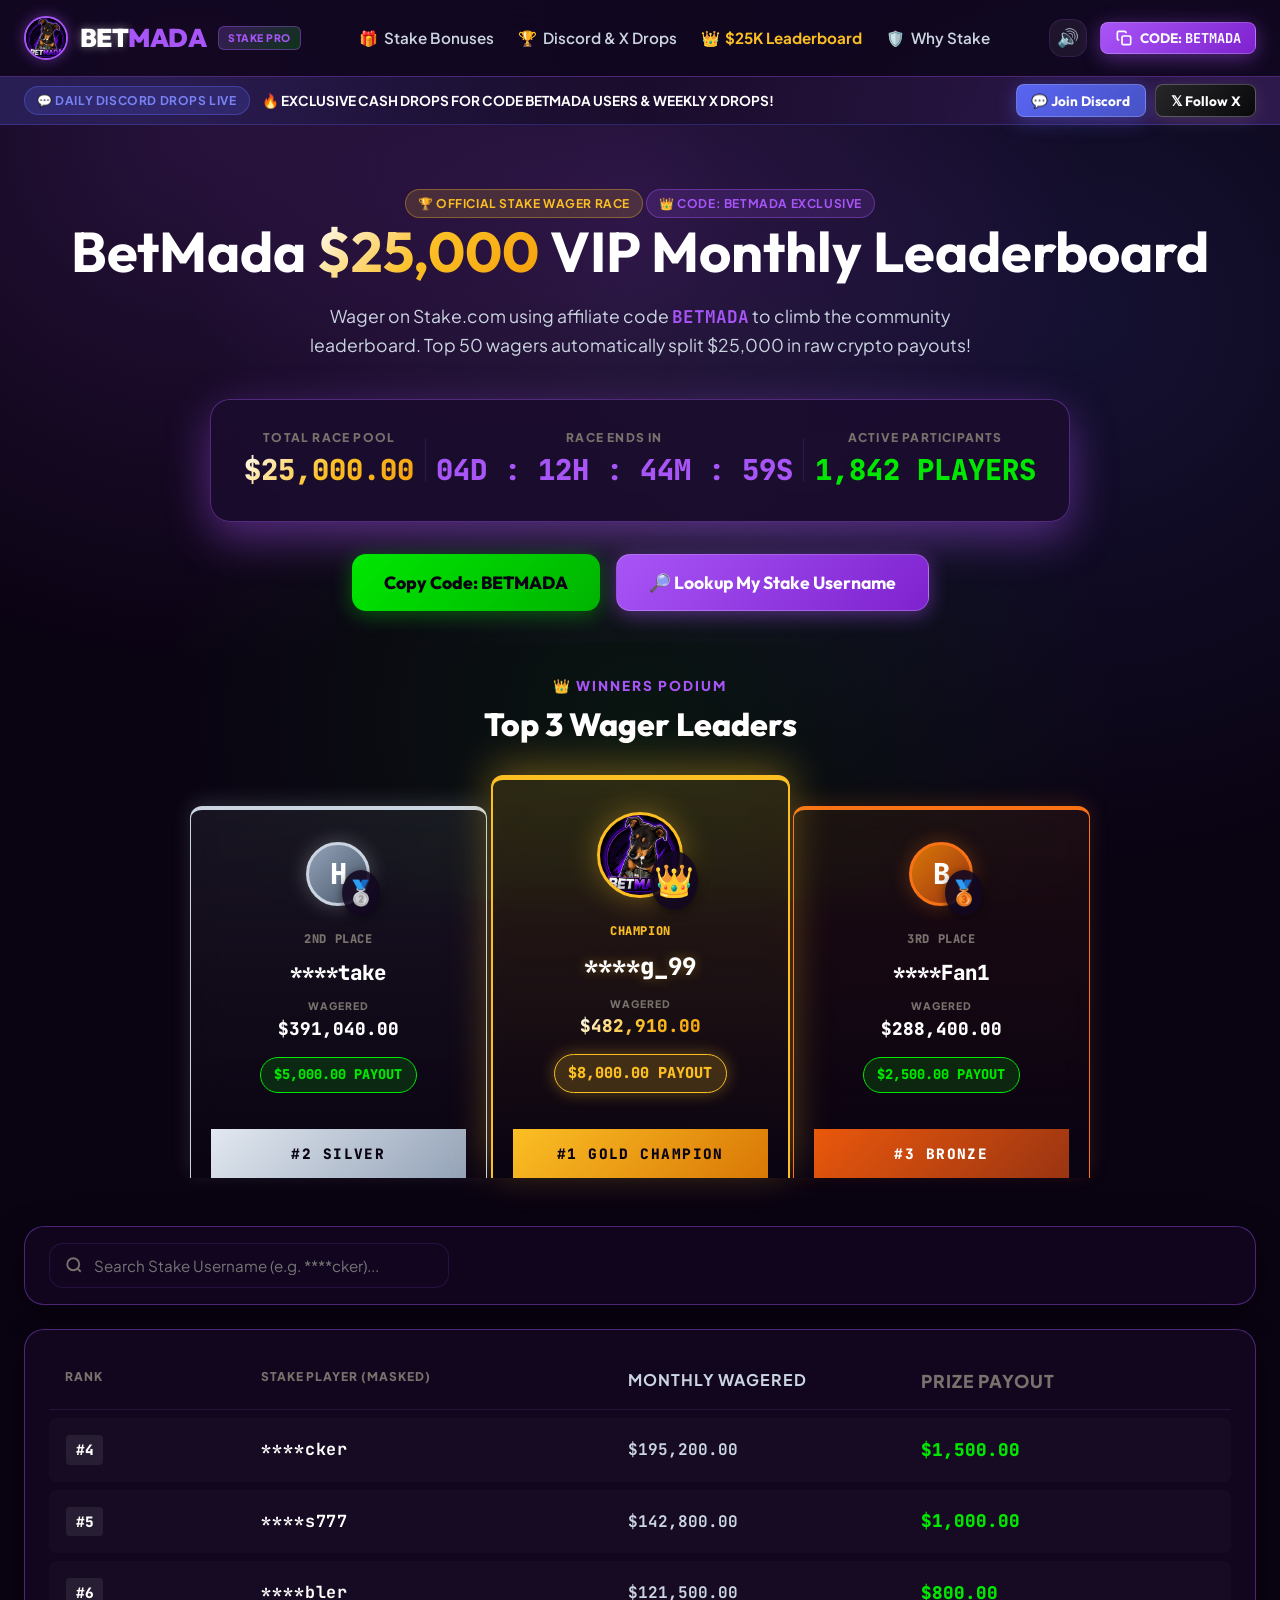
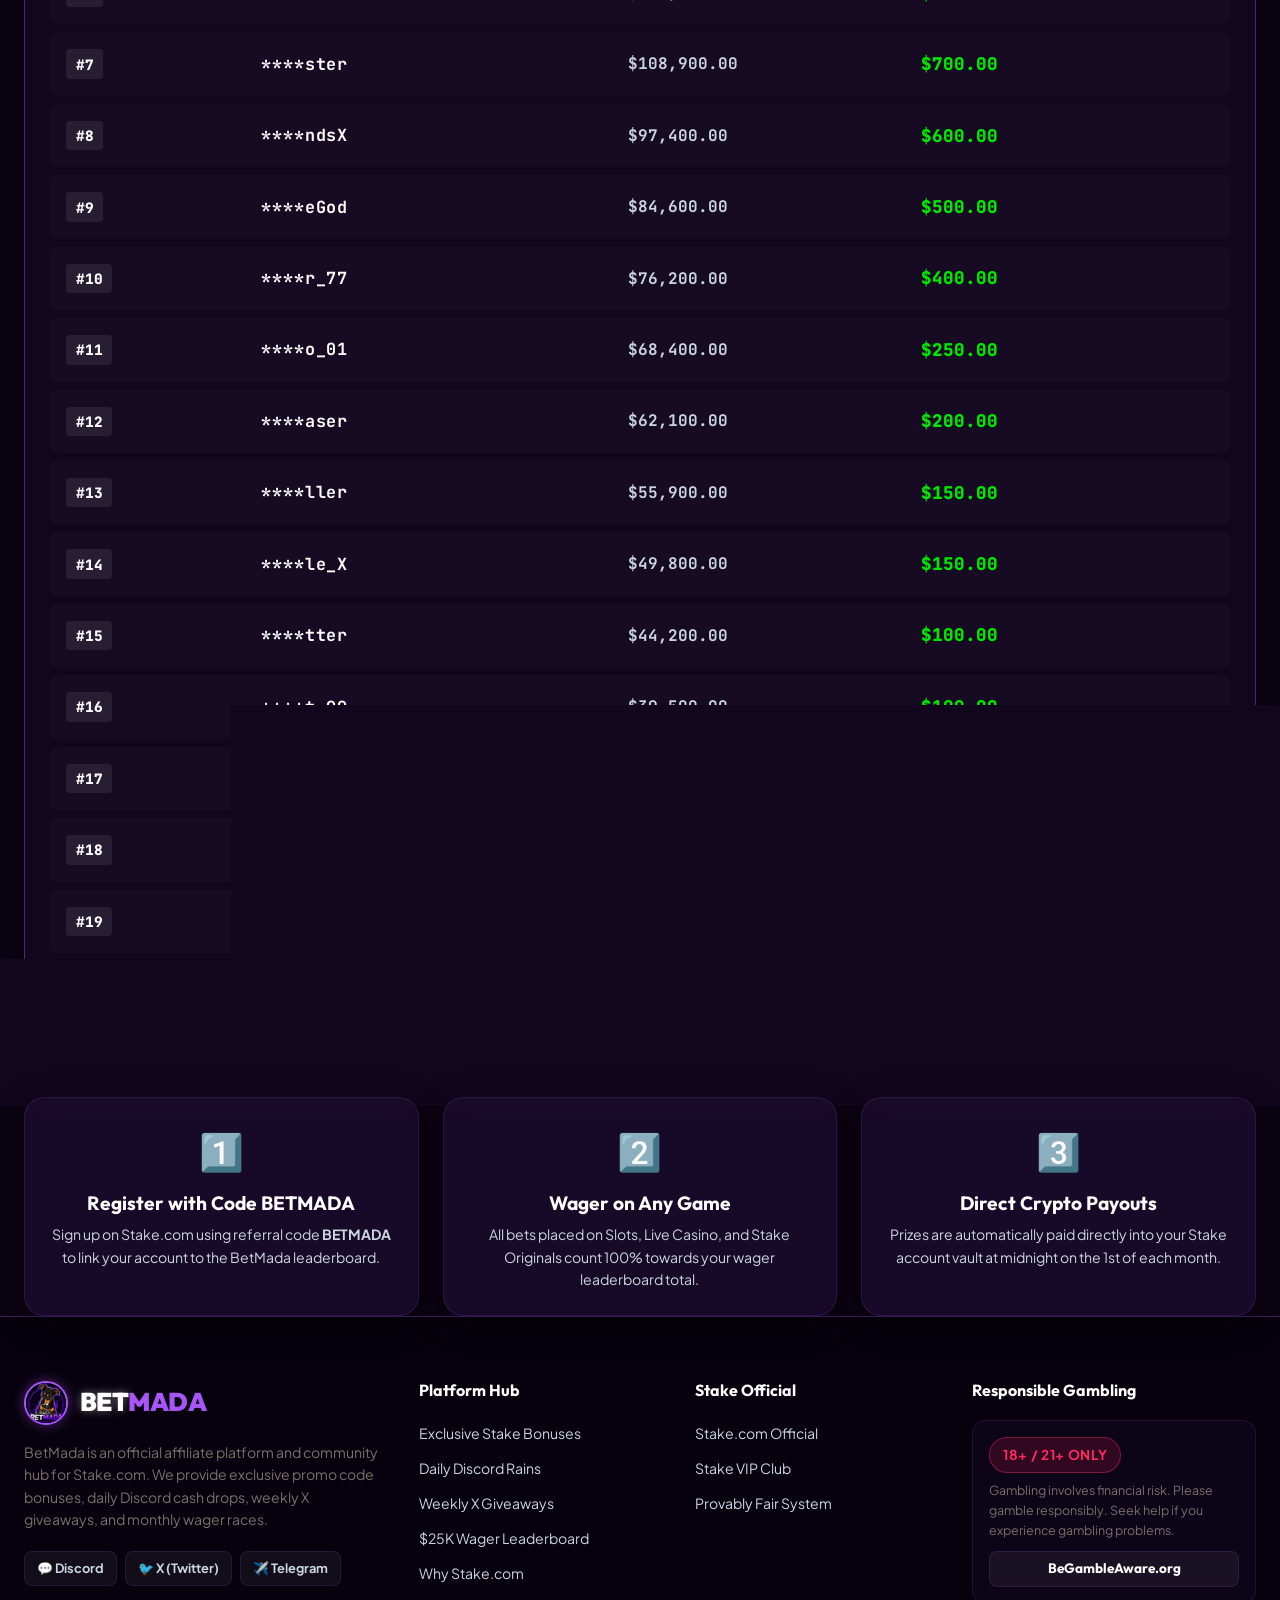
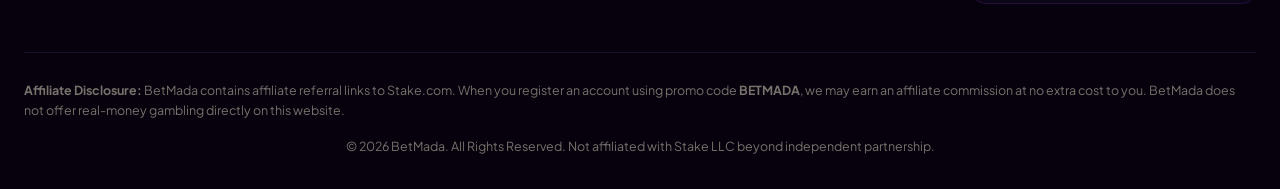
==== leaderboard.html @ 1a433bae "Initial commit for BetMada Vercel deployment" ====
<!DOCTYPE html>
<html lang="en">
<head>
  <meta charset="UTF-8">
  <meta name="viewport" content="width=device-width, initial-scale=1.0">
  <title>BetMada $25,000 Wager Race Leaderboard | Stake Affiliate Community</title>
  
  <!-- SEO Meta Tags -->
  <meta name="description" content="Check live standings for the BetMada $25,000 VIP Monthly Wager Race. Top 50 community wagers using Stake code BETMADA win direct crypto payouts!">
  <meta name="keywords" content="BetMada leaderboard, Stake wager race, $25K leaderboard, Stake promo code BETMADA">
  
  <!-- Favicon Image -->
  <link rel="icon" type="image/jpeg" href="assets/logo.jpg">

  <!-- Stylesheets -->
  <link rel="stylesheet" href="css/main.css">
</head>
<body>

  <!-- Main Root Container -->
  <div id="app"></div>

  <!-- Dedicated Leaderboard JavaScript Module -->
  <script type="module">
    import { LeaderboardPage } from './js/leaderboardPage.js';
    
    document.addEventListener('DOMContentLoaded', () => {
      const root = document.getElementById('app');
      if (root) {
        root.innerHTML = LeaderboardPage.render();
        LeaderboardPage.attachEvents();
      }
    });
  </script>

</body>
</html>
---- css/main.css ----
/* ==========================================================================
   BETMADA - DISCORD & X REWARDS COMMUNITY THEME DESIGN SYSTEM
   ========================================================================== */

@import url('https://fonts.googleapis.com/css2?family=JetBrains+Mono:wght@400;600;700&family=Outfit:wght@300;400;500;600;700;800;900&family=Plus+Jakarta+Sans:wght@400;500;600;700;800&display=swap');

:root {
  /* Color Palette - Inspired by BetMada Mascot Logo */
  --bg-darker: #0a0312;
  --bg-dark: #120720;
  --bg-card: #1b0d2e;
  --bg-card-hover: #26133d;
  --bg-glass: rgba(27, 13, 46, 0.82);
  --bg-glass-heavy: rgba(18, 7, 32, 0.92);

  --neon-purple: #a855f7;
  --neon-purple-glow: rgba(168, 85, 247, 0.45);
  --neon-purple-dark: #7e22ce;

  --neon-violet: #8b5cf6;
  --neon-cyan: #06b6d4;
  --neon-cyan-glow: rgba(6, 182, 212, 0.3);

  --stake-green: #00e701;
  --stake-green-glow: rgba(0, 231, 1, 0.35);

  --discord-blue: #5865F2;
  --discord-blue-glow: rgba(88, 101, 242, 0.4);

  --x-white: #ffffff;
  --x-glow: rgba(255, 255, 255, 0.3);

  --cash-gold: #fbbf24;
  --cash-gold-glow: rgba(251, 191, 36, 0.35);

  --text-primary: #ffffff;
  --text-secondary: #cbd5e1;
  --text-muted: #78716c;

  --border-light: rgba(168, 85, 247, 0.15);
  --border-purple: rgba(168, 85, 247, 0.4);
  --border-glow: rgba(168, 85, 247, 0.6);
  --border-green: rgba(0, 231, 1, 0.3);
  --border-discord: rgba(88, 101, 242, 0.4);

  --radius-sm: 8px;
  --radius-md: 14px;
  --radius-lg: 20px;
  --radius-xl: 26px;
  --radius-full: 9999px;

  --font-main: 'Outfit', -apple-system, BlinkMacSystemFont, sans-serif;
  --font-body: 'Plus Jakarta Sans', sans-serif;
  --font-mono: 'JetBrains Mono', monospace;

  --transition-fast: 0.15s ease;
  --transition-normal: 0.25s cubic-bezier(0.4, 0, 0.2, 1);
  --transition-bounce: 0.35s cubic-bezier(0.34, 1.56, 0.64, 1);
}

/* Custom Scrollbar */
::-webkit-scrollbar {
  width: 8px;
  height: 8px;
}
::-webkit-scrollbar-track {
  background: var(--bg-darker);
}
::-webkit-scrollbar-thumb {
  background: #3b1566;
  border-radius: 4px;
}
::-webkit-scrollbar-thumb:hover {
  background: var(--neon-purple);
}

/* Global Reset */
*, *::before, *::after {
  box-sizing: border-box;
  margin: 0;
  padding: 0;
}

html {
  scroll-behavior: smooth;
  font-size: 16px;
}

body {
  background-color: var(--bg-darker);
  background-image: 
    radial-gradient(circle at 15% 15%, rgba(168, 85, 247, 0.18) 0%, transparent 40%),
    radial-gradient(circle at 85% 35%, rgba(88, 101, 242, 0.14) 0%, transparent 45%),
    radial-gradient(circle at 50% 80%, rgba(0, 231, 1, 0.08) 0%, transparent 50%);
  background-attachment: fixed;
  color: var(--text-primary);
  font-family: var(--font-body);
  line-height: 1.6;
  overflow-x: hidden;
  min-height: 100vh;
}

/* Typography Utility */
h1, h2, h3, h4, h5, h6 {
  font-family: var(--font-main);
  font-weight: 700;
  color: var(--text-primary);
  line-height: 1.2;
}

.text-gradient-purple {
  background: linear-gradient(135deg, #ffffff 0%, #c084fc 50%, #a855f7 100%);
  -webkit-background-clip: text;
  -webkit-text-fill-color: transparent;
}

.text-gradient-discord {
  background: linear-gradient(135deg, #ffffff 0%, #7983f5 50%, #5865F2 100%);
  -webkit-background-clip: text;
  -webkit-text-fill-color: transparent;
}

.text-gradient-green {
  background: linear-gradient(135deg, #ffffff 0%, #00e701 100%);
  -webkit-background-clip: text;
  -webkit-text-fill-color: transparent;
}

.text-gradient-gold {
  background: linear-gradient(135deg, #fff 0%, #fbbf24 50%, #f59e0b 100%);
  -webkit-background-clip: text;
  -webkit-text-fill-color: transparent;
}

.text-stake {
  color: var(--stake-green);
}

.text-purple {
  color: var(--neon-purple);
}

.text-discord {
  color: var(--discord-blue);
}

.font-mono {
  font-family: var(--font-mono);
}

/* Container */
.container {
  max-width: 1280px;
  margin: 0 auto;
  padding: 0 1.5rem;
}

/* Glassmorphism Cards */
.glass-card {
  background: var(--bg-glass);
  backdrop-filter: blur(16px);
  -webkit-backdrop-filter: blur(16px);
  border: 1px solid var(--border-light);
  border-radius: var(--radius-lg);
  box-shadow: 0 8px 32px 0 rgba(0, 0, 0, 0.4);
  transition: transform var(--transition-normal), border-color var(--transition-normal), box-shadow var(--transition-normal);
}

.glass-card:hover {
  border-color: var(--border-purple);
}

.glass-card-hover:hover {
  transform: translateY(-4px);
  border-color: var(--border-glow);
  box-shadow: 0 12px 40px var(--neon-purple-glow);
}

/* Buttons */
.btn {
  display: inline-flex;
  align-items: center;
  justify-content: center;
  gap: 0.5rem;
  padding: 0.75rem 1.5rem;
  font-family: var(--font-main);
  font-weight: 700;
  font-size: 0.95rem;
  border-radius: var(--radius-md);
  border: none;
  cursor: pointer;
  transition: all var(--transition-normal);
  text-decoration: none;
  position: relative;
  overflow: hidden;
  white-space: nowrap;
}

.btn-primary {
  background: linear-gradient(135deg, #a855f7 0%, #7e22ce 100%);
  color: #ffffff;
  box-shadow: 0 4px 20px var(--neon-purple-glow);
  border: 1px solid rgba(255, 255, 255, 0.2);
}

.btn-primary:hover {
  transform: translateY(-2px);
  box-shadow: 0 6px 28px rgba(168, 85, 247, 0.6);
  background: linear-gradient(135deg, #c084fc 0%, #9333ea 100%);
}

.btn-primary:active {
  transform: translateY(0);
}

.btn-discord {
  background: linear-gradient(135deg, #5865F2 0%, #4752C4 100%);
  color: #ffffff;
  box-shadow: 0 4px 20px var(--discord-blue-glow);
  border: 1px solid rgba(255, 255, 255, 0.2);
}

.btn-discord:hover {
  transform: translateY(-2px);
  box-shadow: 0 6px 28px rgba(88, 101, 242, 0.65);
  background: linear-gradient(135deg, #6975F3 0%, #5865F2 100%);
}

.btn-x {
  background: linear-gradient(135deg, #27272a 0%, #09090b 100%);
  color: #ffffff;
  border: 1px solid rgba(255, 255, 255, 0.25);
  box-shadow: 0 4px 18px rgba(255, 255, 255, 0.1);
}

.btn-x:hover {
  transform: translateY(-2px);
  border-color: #ffffff;
  box-shadow: 0 6px 25px rgba(255, 255, 255, 0.25);
}

.btn-stake {
  background: linear-gradient(135deg, #00e701 0%, #00b301 100%);
  color: #0a0312;
  box-shadow: 0 4px 20px var(--stake-green-glow);
  font-weight: 800;
}

.btn-stake:hover {
  transform: translateY(-2px);
  box-shadow: 0 6px 28px rgba(0, 231, 1, 0.5);
  background: linear-gradient(135deg, #22ff22 0%, #00e701 100%);
}

.btn-glass {
  background: rgba(255, 255, 255, 0.06);
  color: var(--text-primary);
  border: 1px solid var(--border-light);
  backdrop-filter: blur(10px);
}

.btn-glass:hover {
  background: rgba(255, 255, 255, 0.12);
  border-color: var(--neon-purple);
  transform: translateY(-2px);
}

.btn-sm {
  padding: 0.4rem 0.9rem;
  font-size: 0.85rem;
  border-radius: var(--radius-sm);
}

.btn-lg {
  padding: 1rem 2rem;
  font-size: 1.1rem;
  border-radius: var(--radius-md);
}

/* Badges & Tags */
.badge {
  display: inline-flex;
  align-items: center;
  gap: 0.35rem;
  padding: 0.25rem 0.75rem;
  border-radius: var(--radius-full);
  font-size: 0.75rem;
  font-weight: 700;
  text-transform: uppercase;
  letter-spacing: 0.05em;
}

.badge-live {
  background: rgba(255, 42, 95, 0.15);
  color: #ff2a5f;
  border: 1px solid rgba(255, 42, 95, 0.4);
}

.badge-live-dot {
  width: 7px;
  height: 7px;
  background-color: #ff2a5f;
  border-radius: 50%;
  box-shadow: 0 0 8px #ff2a5f;
  animation: pulse-live 1.5s infinite;
}

.badge-discord {
  background: rgba(88, 101, 242, 0.18);
  color: #7983f5;
  border: 1px solid var(--border-discord);
}

.badge-x {
  background: rgba(255, 255, 255, 0.1);
  color: #ffffff;
  border: 1px solid rgba(255, 255, 255, 0.3);
}

.badge-purple {
  background: rgba(168, 85, 247, 0.15);
  color: var(--neon-purple);
  border: 1px solid rgba(168, 85, 247, 0.4);
}

.badge-stake {
  background: rgba(0, 231, 1, 0.12);
  color: var(--stake-green);
  border: 1px solid rgba(0, 231, 1, 0.3);
}

.badge-gold {
  background: rgba(251, 191, 36, 0.15);
  color: var(--cash-gold);
  border: 1px solid rgba(251, 191, 36, 0.35);
}

/* Animations */
@keyframes pulse-live {
  0% { opacity: 1; transform: scale(1); }
  50% { opacity: 0.4; transform: scale(1.3); }
  100% { opacity: 1; transform: scale(1); }
}

@keyframes float {
  0%, 100% { transform: translateY(0); }
  50% { transform: translateY(-8px); }
}

@keyframes ticker-scroll {
  0% { transform: translateX(0); }
  100% { transform: translateX(-50%); }
}

.animate-float {
  animation: float 4s ease-in-out infinite;
}

/* Toast Notifications */
#toast-container {
  position: fixed;
  bottom: 2rem;
  right: 2rem;
  z-index: 9999;
  display: flex;
  flex-direction: column;
  gap: 0.75rem;
  pointer-events: none;
}

.toast {
  pointer-events: auto;
  background: var(--bg-card);
  border: 1px solid var(--neon-purple);
  color: var(--text-primary);
  padding: 0.9rem 1.4rem;
  border-radius: var(--radius-md);
  box-shadow: 0 8px 30px var(--neon-purple-glow);
  display: flex;
  align-items: center;
  gap: 0.75rem;
  font-weight: 600;
  animation: slideInRight 0.3s cubic-bezier(0.34, 1.56, 0.64, 1), fadeOut 0.3s ease 2.7s forwards;
}

@keyframes slideInRight {
  from { transform: translateX(100%); opacity: 0; }
  to { transform: translateX(0); opacity: 1; }
}

@keyframes fadeOut {
  from { opacity: 1; transform: scale(1); }
  to { opacity: 0; transform: scale(0.9); }
}

/* Section Header styling */
.section-title-wrap {
  text-align: center;
  margin-bottom: 3rem;
}

.section-subtitle {
  color: var(--neon-purple);
  font-size: 0.85rem;
  font-weight: 800;
  text-transform: uppercase;
  letter-spacing: 0.15em;
  margin-bottom: 0.5rem;
  display: flex;
  align-items: center;
  justify-content: center;
  gap: 0.5rem;
}

.section-title {
  font-size: 2.25rem;
  font-weight: 800;
  margin-bottom: 0.75rem;
}

.section-description {
  color: var(--text-secondary);
  max-width: 650px;
  margin: 0 auto;
  font-size: 1rem;
}

/* Form controls */
.form-input {
  width: 100%;
  padding: 0.75rem 1rem;
  background: rgba(18, 7, 32, 0.85);
  border: 1px solid var(--border-light);
  border-radius: var(--radius-md);
  color: var(--text-primary);
  font-family: var(--font-body);
  font-size: 0.95rem;
  outline: none;
  transition: border-color var(--transition-fast);
}

.form-input:focus {
  border-color: var(--neon-purple);
  box-shadow: 0 0 14px var(--neon-purple-glow);
}

/* Slider Controls */
input[type=range] {
  -webkit-appearance: none;
  width: 100%;
  background: transparent;
}
input[type=range]:focus {
  outline: none;
}
input[type=range]::-webkit-slider-runnable-track {
  width: 100%;
  height: 8px;
  cursor: pointer;
  background: #19092d;
  border-radius: 4px;
  border: 1px solid var(--border-light);
}
input[type=range]::-webkit-slider-thumb {
  height: 22px;
  width: 22px;
  border-radius: 50%;
  background: var(--neon-purple);
  cursor: pointer;
  -webkit-appearance: none;
  margin-top: -7px;
  box-shadow: 0 0 14px var(--neon-purple);
  transition: transform 0.15s ease;
}
input[type=range]::-webkit-slider-thumb:hover {
  transform: scale(1.2);
}

/* Responsive grid layouts */
.grid-2 { display: grid; grid-template-columns: repeat(2, 1fr); gap: 1.5rem; }
.grid-3 { display: grid; grid-template-columns: repeat(3, 1fr); gap: 1.5rem; }
.grid-4 { display: grid; grid-template-columns: repeat(4, 1fr); gap: 1.5rem; }

@media (max-width: 1024px) {
  .grid-4 { grid-template-columns: repeat(2, 1fr); }
  .grid-3 { grid-template-columns: repeat(2, 1fr); }
}

@media (max-width: 768px) {
  .grid-4, .grid-3, .grid-2 { grid-template-columns: 1fr; }
  .section-title { font-size: 1.75rem; }
}
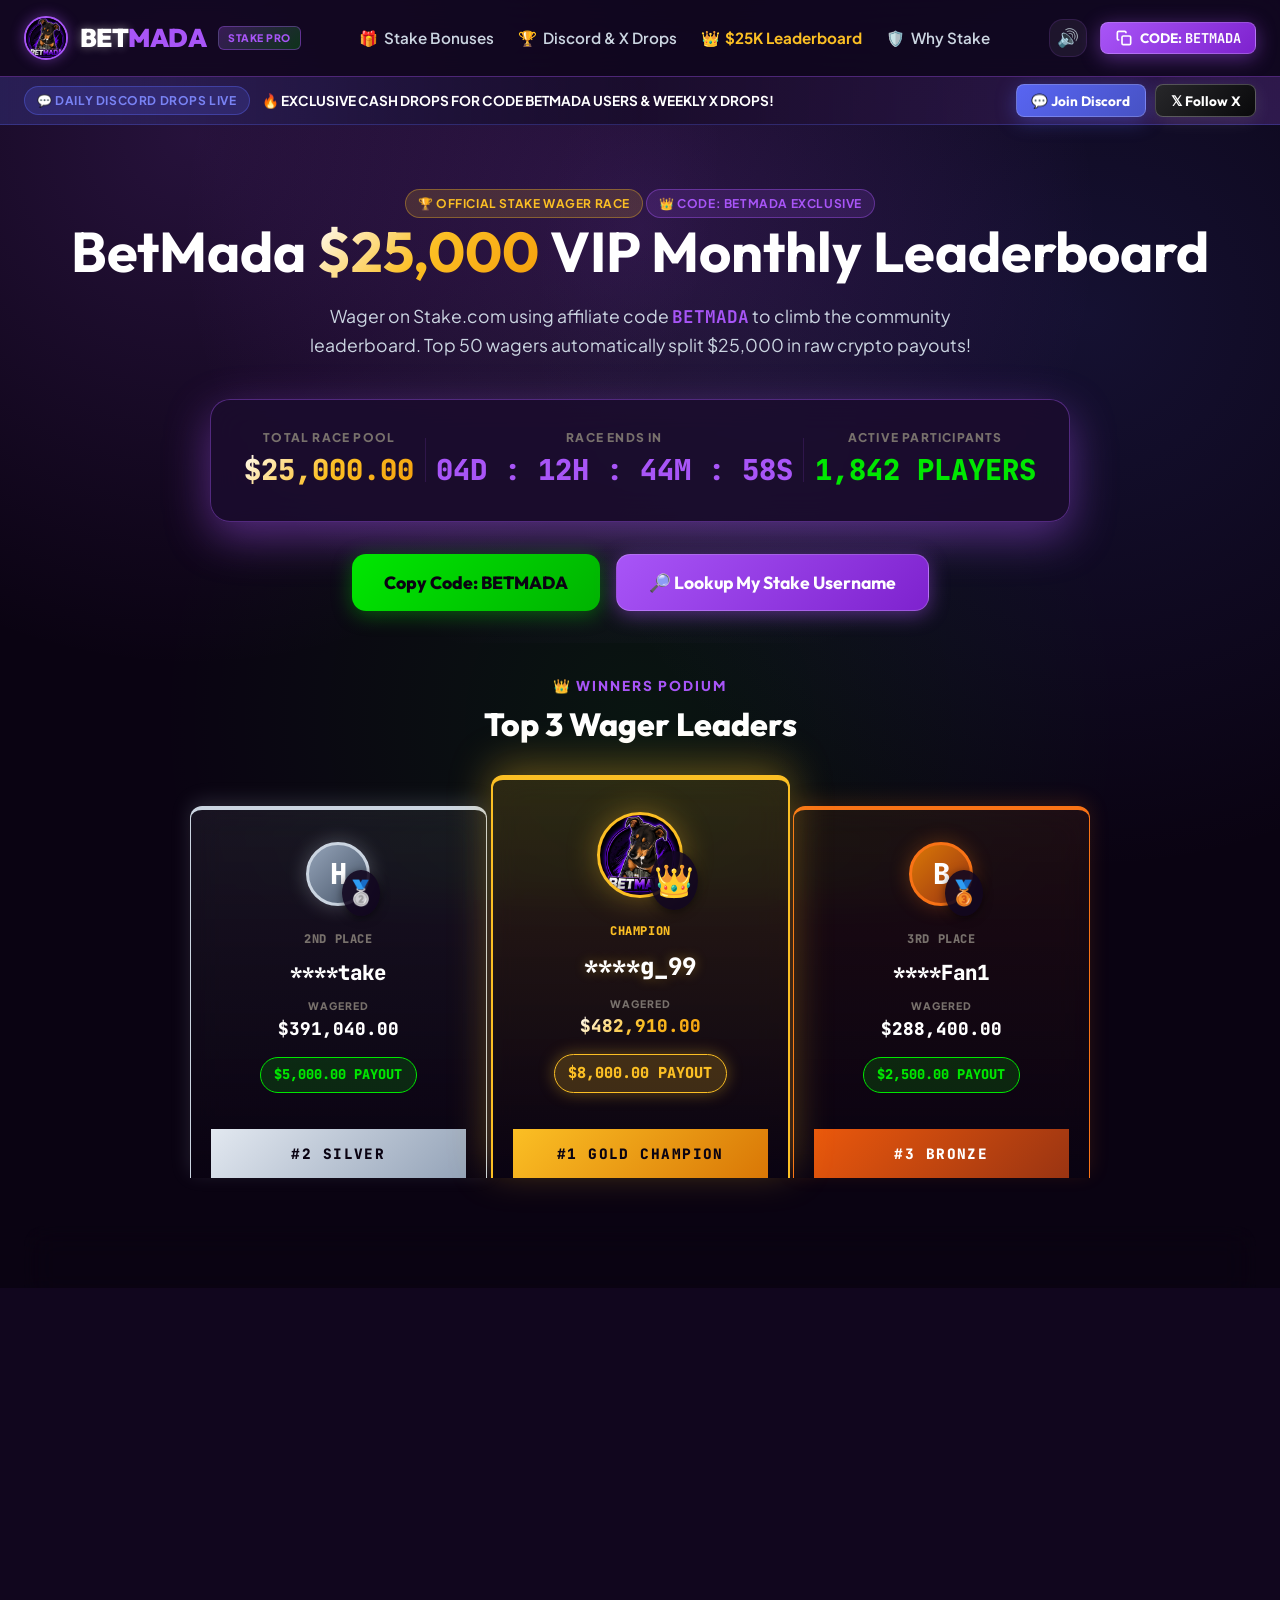
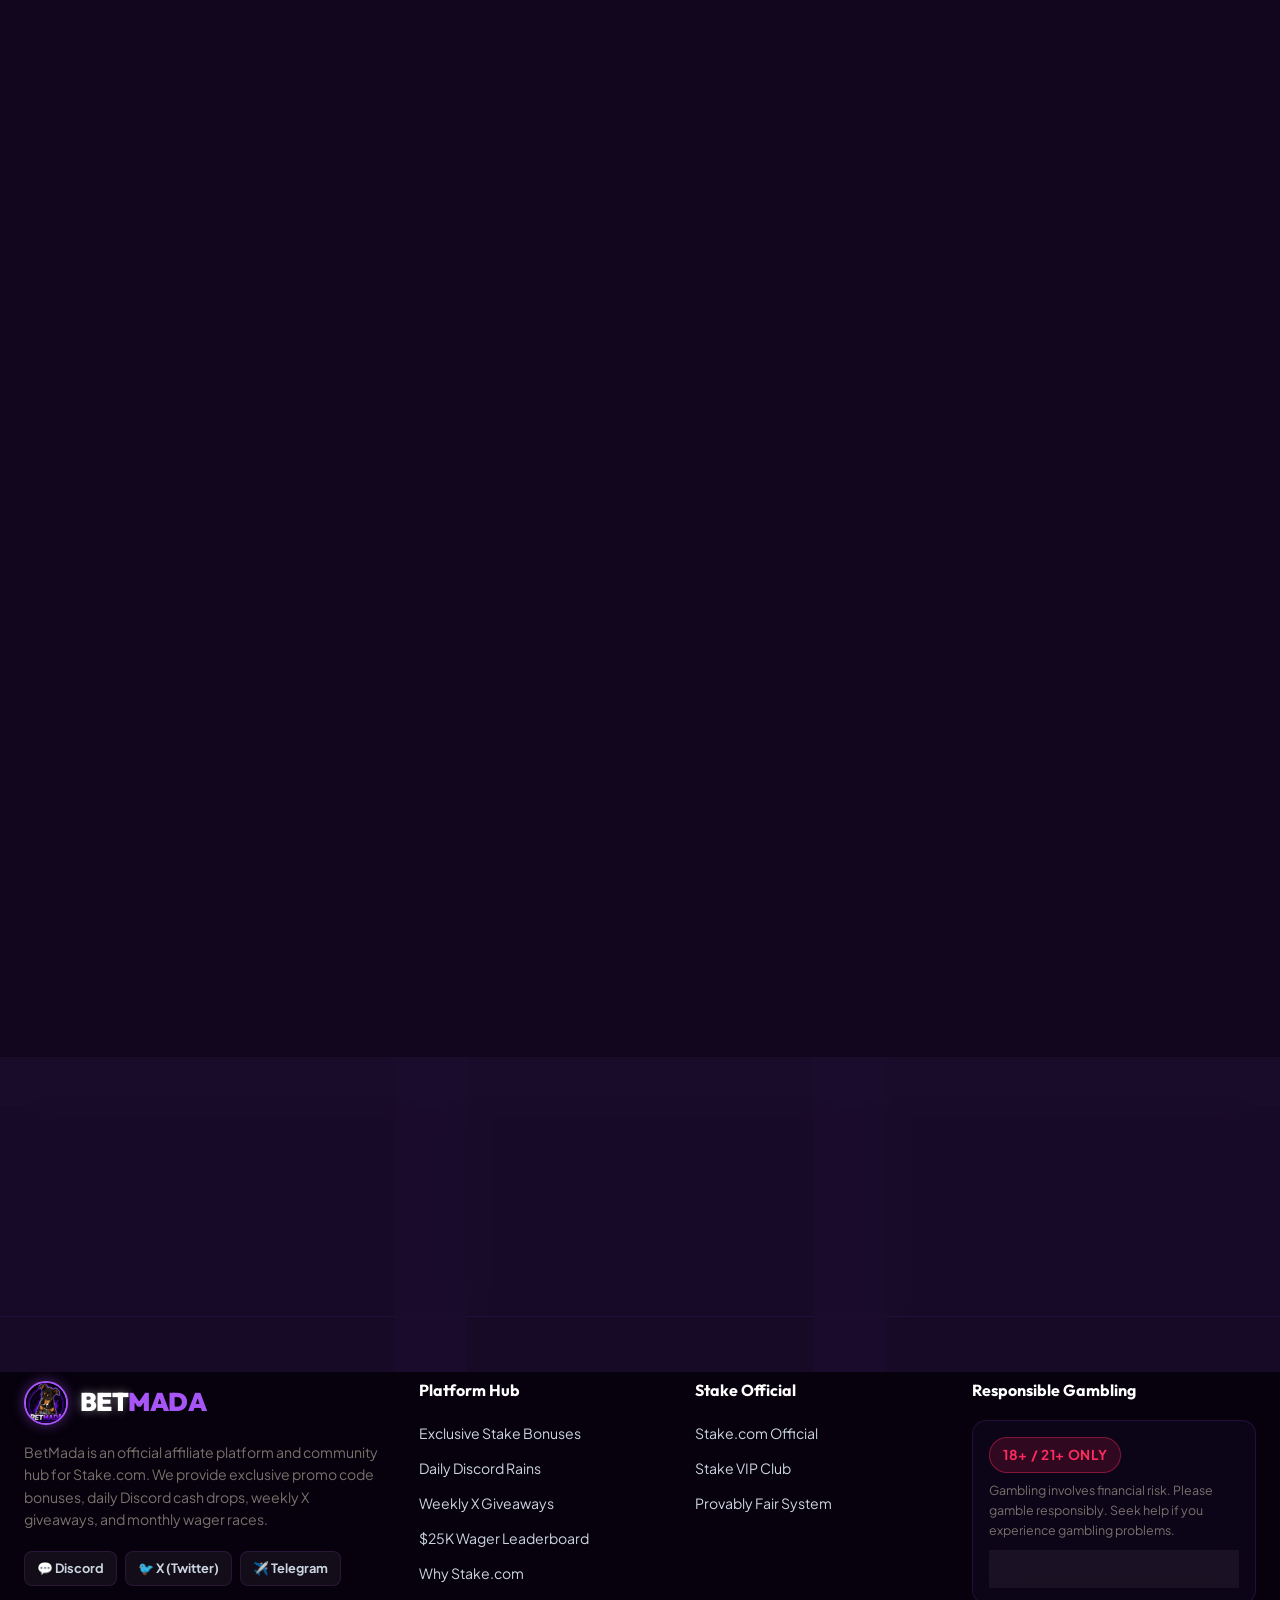
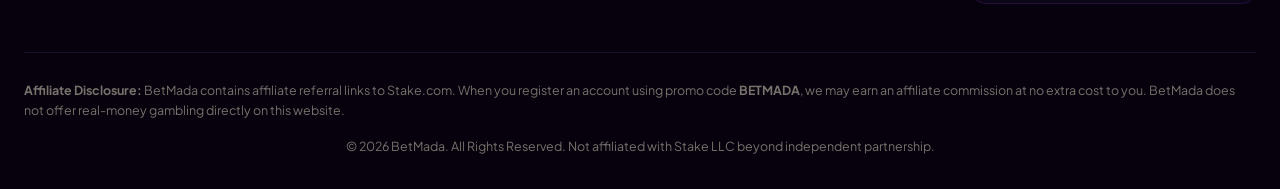
==== commit a9a62bfc: "Update discord links and fix native mobile viewports" ====
--- a/leaderboard.html
+++ b/leaderboard.html
@@ -2,7 +2,7 @@
 <html lang="en">
 <head>
   <meta charset="UTF-8">
-  <meta name="viewport" content="width=device-width, initial-scale=1.0">
+  <meta name="viewport" content="width=device-width, initial-scale=1.0, maximum-scale=1.0, user-scalable=no">
   <title>BetMada $25,000 Wager Race Leaderboard | Stake Affiliate Community</title>
   
   <!-- SEO Meta Tags -->
--- a/css/main.css
+++ b/css/main.css
@@ -79,6 +79,7 @@
   box-sizing: border-box;
   margin: 0;
   padding: 0;
+  -webkit-tap-highlight-color: transparent; /* Makes tap on mobile feel native */
 }
 
 html {
@@ -488,5 +489,15 @@
 
 @media (max-width: 768px) {
   .grid-4, .grid-3, .grid-2 { grid-template-columns: 1fr; }
+  
+  /* Global typography scaling */
   .section-title { font-size: 1.75rem; }
-}
+  h1 { font-size: 2rem !important; }
+  h2 { font-size: 1.5rem !important; }
+  
+  /* Container padding */
+  .container { padding: 0 1rem; }
+  
+  /* Utilities */
+  .btn { width: 100%; justify-content: center; margin-bottom: 0.5rem; }
+}
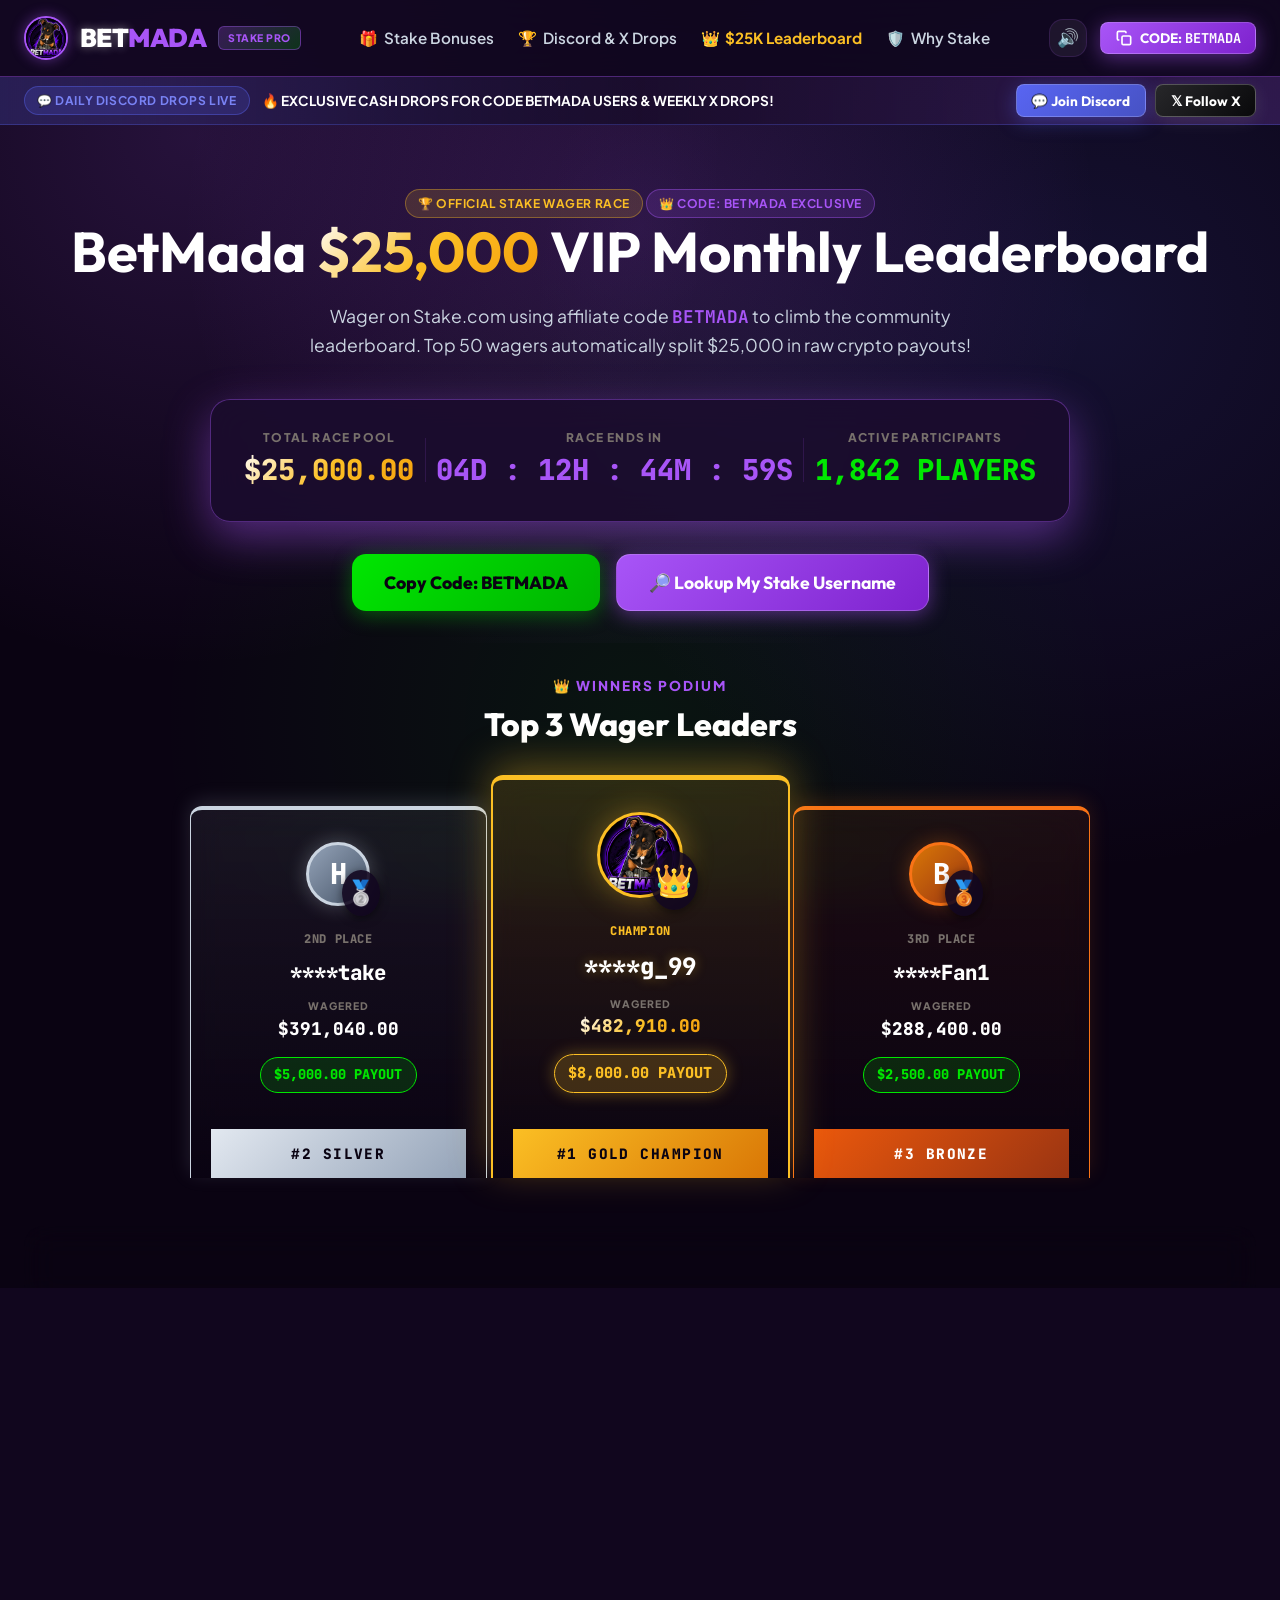
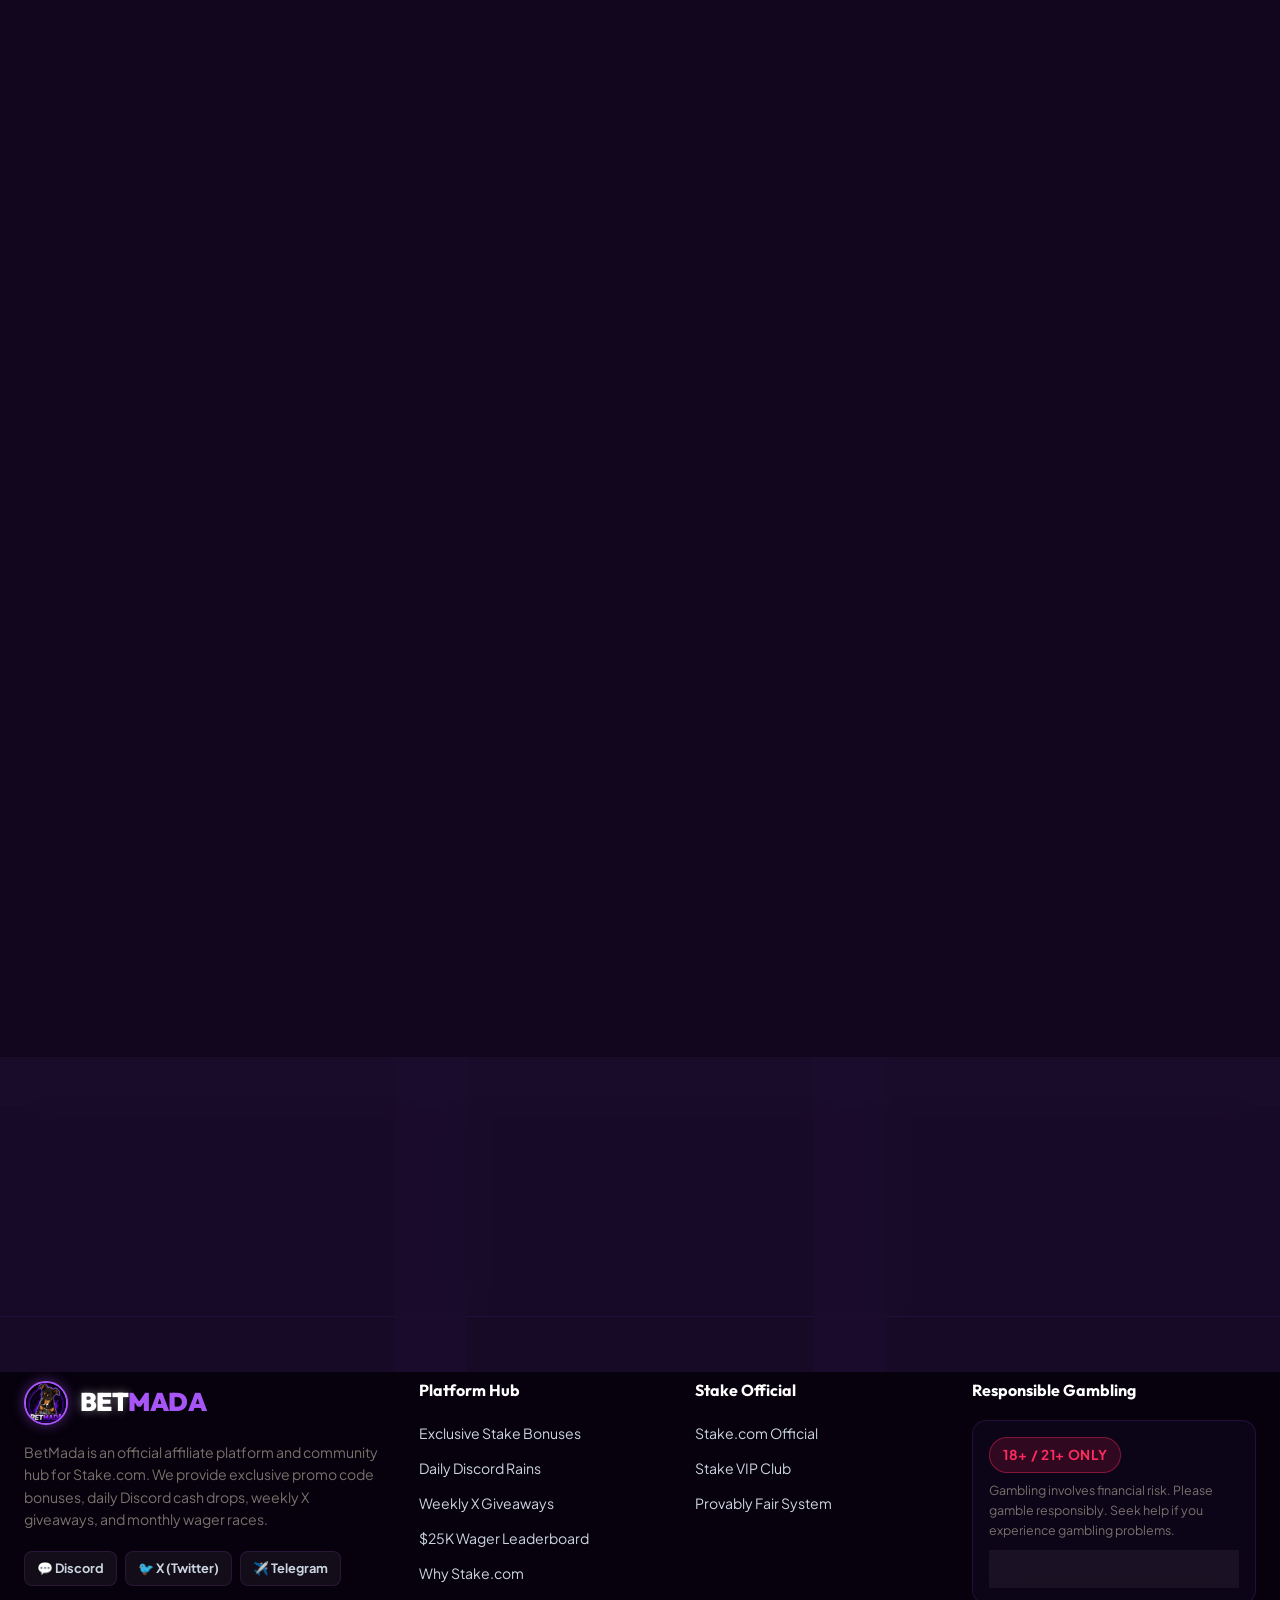
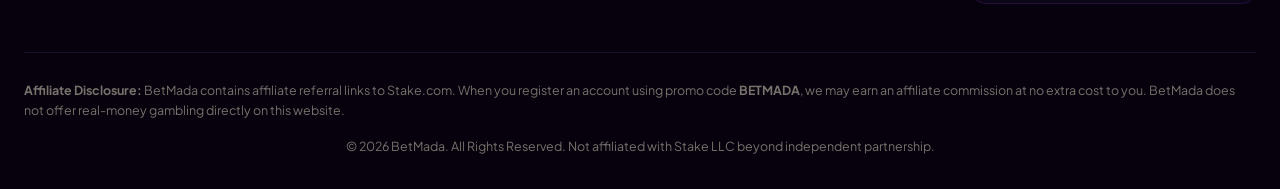
==== commit 796ca818: "publish" ====
--- a/leaderboard.html
+++ b/leaderboard.html
@@ -5,8 +5,14 @@
   <meta name="viewport" content="width=device-width, initial-scale=1.0, maximum-scale=1.0, user-scalable=no">
   <title>BetMada $25,000 Wager Race Leaderboard | Stake Affiliate Community</title>
   
+  <meta name="theme-color" content="#120720">
+  <link rel="manifest" href="manifest.json">
+  <meta name="apple-mobile-web-app-capable" content="yes">
+  <meta name="apple-mobile-web-app-status-bar-style" content="black-translucent">
+  <meta name="apple-mobile-web-app-title" content="BetMada">
+  
   <!-- SEO Meta Tags -->
-  <meta name="description" content="Check live standings for the BetMada $25,000 VIP Monthly Wager Race. Top 50 community wagers using Stake code BETMADA win direct crypto payouts!">
+  <meta name="description" content="Check out the live $25,000 monthly wager race leaderboard for the BetMada Stake community. Join using promo code BETMADA to automatically qualify.">
   <meta name="keywords" content="BetMada leaderboard, Stake wager race, $25K leaderboard, Stake promo code BETMADA">
   
   <!-- Favicon Image -->
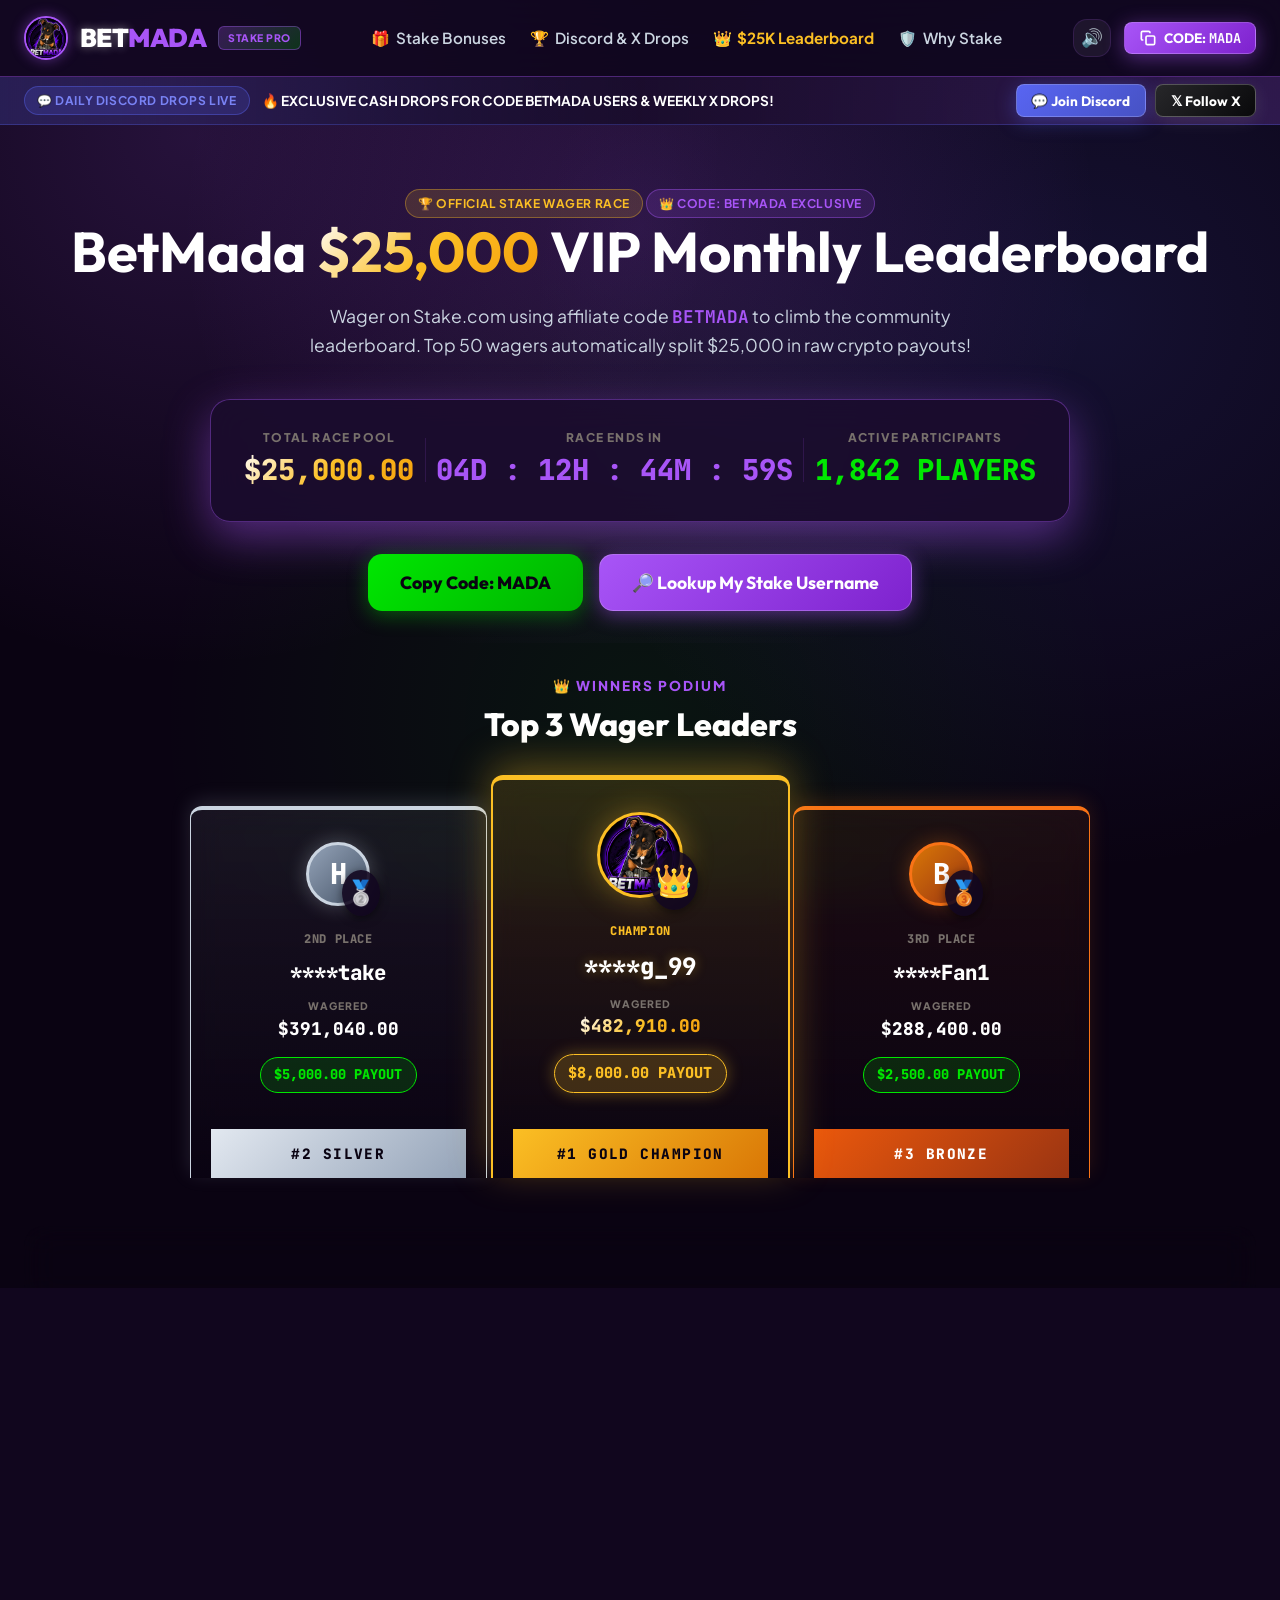
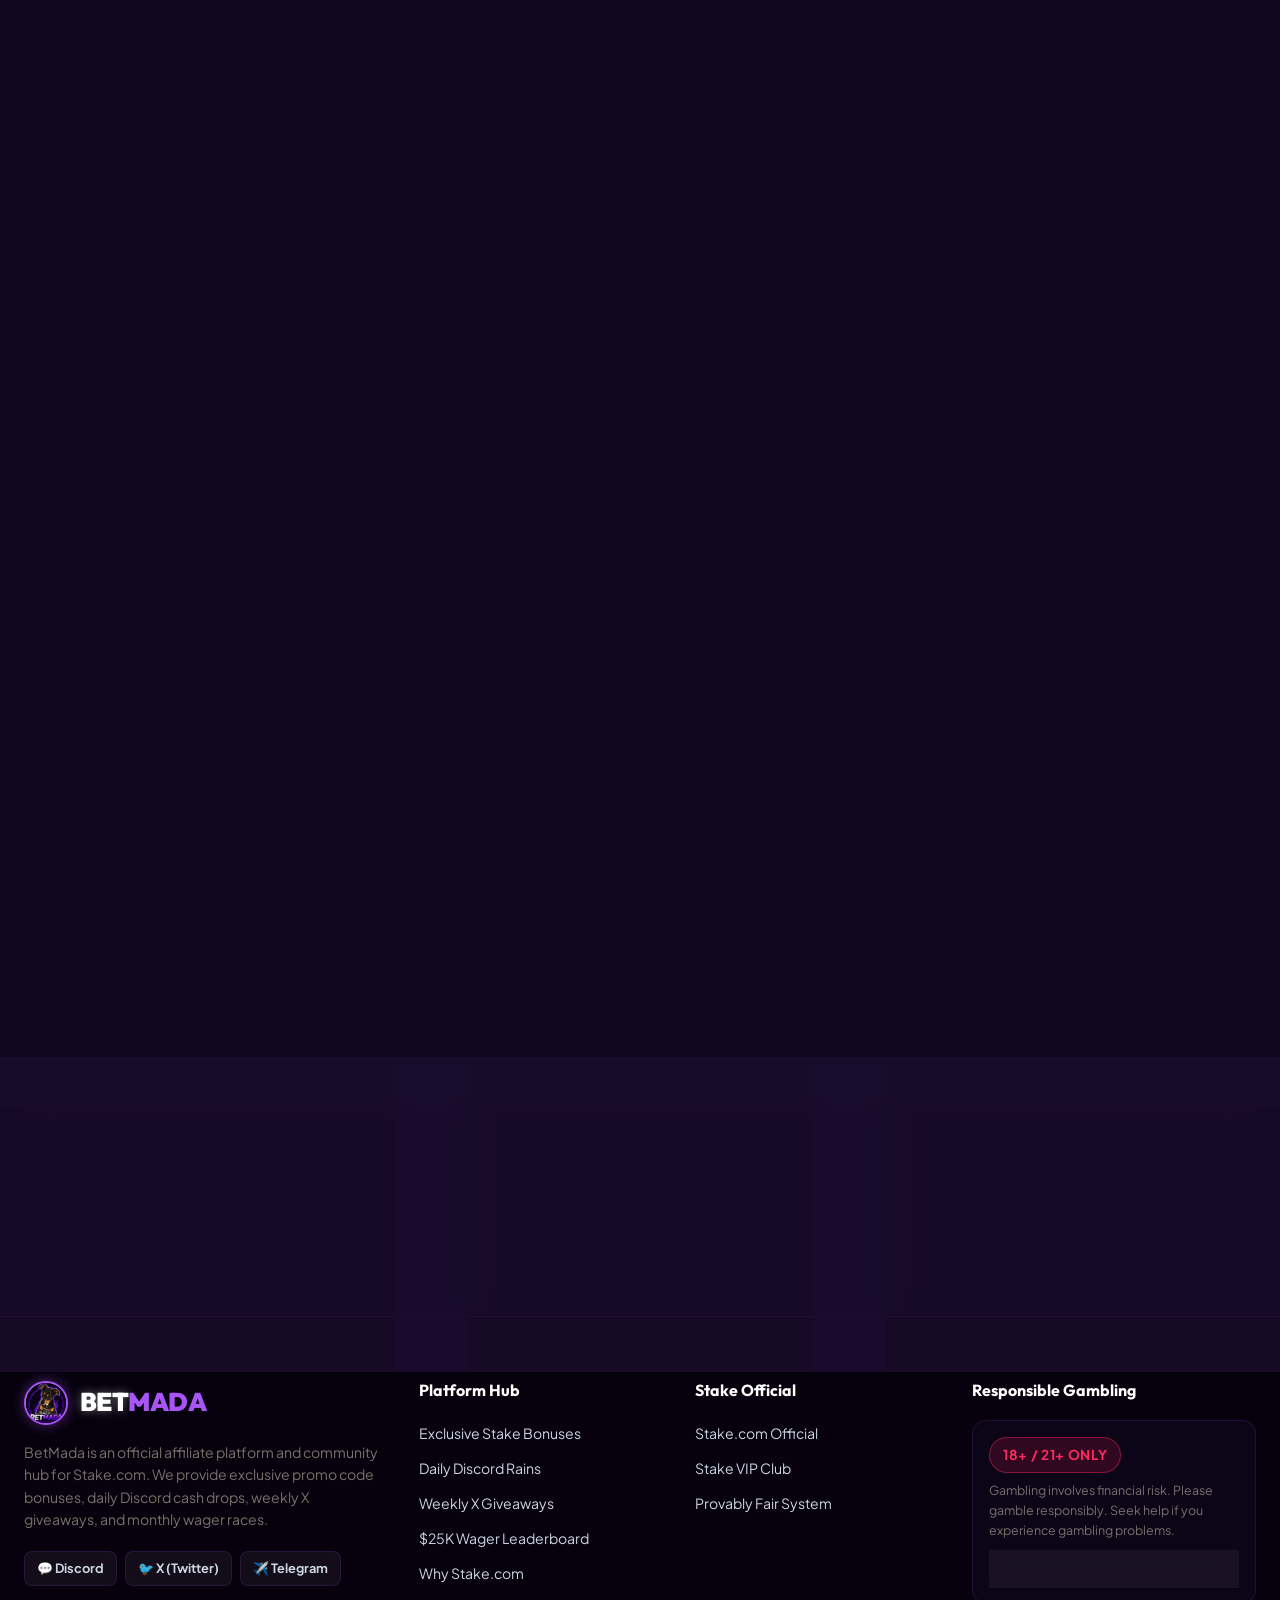
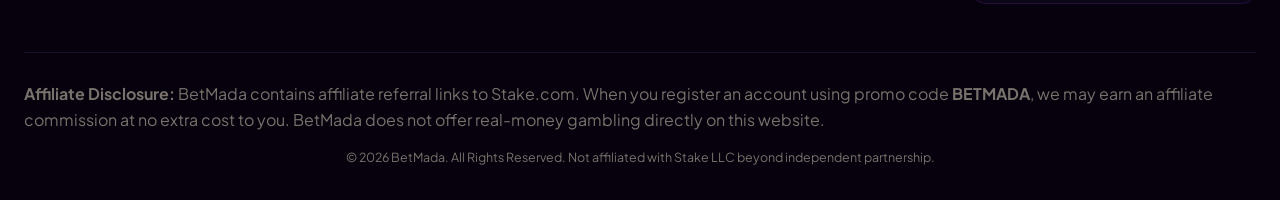
==== commit 839a9767: "Update promo code to Mada" ====
--- a/leaderboard.html
+++ b/leaderboard.html
@@ -12,8 +12,8 @@
   <meta name="apple-mobile-web-app-title" content="BetMada">
   
   <!-- SEO Meta Tags -->
-  <meta name="description" content="Check out the live $25,000 monthly wager race leaderboard for the BetMada Stake community. Join using promo code BETMADA to automatically qualify.">
-  <meta name="keywords" content="BetMada leaderboard, Stake wager race, $25K leaderboard, Stake promo code BETMADA">
+  <meta name="description" content="Check out the live $25,000 monthly wager race leaderboard for the BetMada Stake community. Join using promo code MADA to automatically qualify.">
+  <meta name="keywords" content="BetMada leaderboard, Stake wager race, $25K leaderboard, Stake promo code MADA">
   
   <!-- Favicon Image -->
   <link rel="icon" type="image/jpeg" href="assets/logo.jpg">
--- a/css/main.css
+++ b/css/main.css
@@ -98,7 +98,7 @@
   font-family: var(--font-body);
   line-height: 1.6;
   overflow-x: hidden;
-  min-height: 100vh;
+  min-height: 100dvh;
 }
 
 /* Typography Utility */
@@ -108,6 +108,11 @@
   color: var(--text-primary);
   line-height: 1.2;
 }
+
+h1 { font-size: clamp(2rem, 5vw, 3.5rem); }
+h2 { font-size: clamp(1.75rem, 4vw, 2.5rem); }
+h3 { font-size: clamp(1.25rem, 3vw, 1.75rem); }
+p { font-size: clamp(0.9rem, 2vw, 1rem); }
 
 .text-gradient-purple {
   background: linear-gradient(135deg, #ffffff 0%, #c084fc 50%, #a855f7 100%);
@@ -488,16 +493,70 @@
 }
 
 @media (max-width: 768px) {
-  .grid-4, .grid-3, .grid-2 { grid-template-columns: 1fr; }
+  .grid-4, .grid-3, .grid-2 { grid-template-columns: 1fr; gap: 1rem; }
   
   /* Global typography scaling */
   .section-title { font-size: 1.75rem; }
-  h1 { font-size: 2rem !important; }
-  h2 { font-size: 1.5rem !important; }
   
   /* Container padding */
   .container { padding: 0 1rem; }
   
   /* Utilities */
   .btn { width: 100%; justify-content: center; margin-bottom: 0.5rem; }
-}
+  
+  /* Add padding to bottom so content isn't hidden by bottom nav */
+  body {
+    padding-bottom: 70px;
+  }
+}
+
+/* Bottom Nav Bar (Mobile App UI) */
+.bottom-nav-bar {
+  display: none;
+  position: fixed;
+  bottom: 0;
+  left: 0;
+  width: 100%;
+  height: 70px;
+  background: rgba(18, 7, 32, 0.95);
+  backdrop-filter: blur(15px);
+  -webkit-backdrop-filter: blur(15px);
+  border-top: 1px solid var(--border-purple);
+  z-index: 1000;
+  justify-content: space-around;
+  align-items: center;
+  padding-bottom: env(safe-area-inset-bottom);
+}
+
+.bottom-nav-item {
+  display: flex;
+  flex-direction: column;
+  align-items: center;
+  justify-content: center;
+  text-decoration: none;
+  color: var(--text-secondary);
+  gap: 4px;
+  width: 25%;
+  height: 100%;
+  transition: color var(--transition-fast);
+}
+
+.bottom-nav-item.active {
+  color: var(--neon-purple);
+}
+
+.bottom-nav-icon {
+  font-size: 1.4rem;
+}
+
+.bottom-nav-label {
+  font-size: 0.65rem;
+  font-weight: 700;
+  text-transform: uppercase;
+}
+
+@media (max-width: 768px) {
+  .bottom-nav-bar {
+    display: flex;
+  }
+}
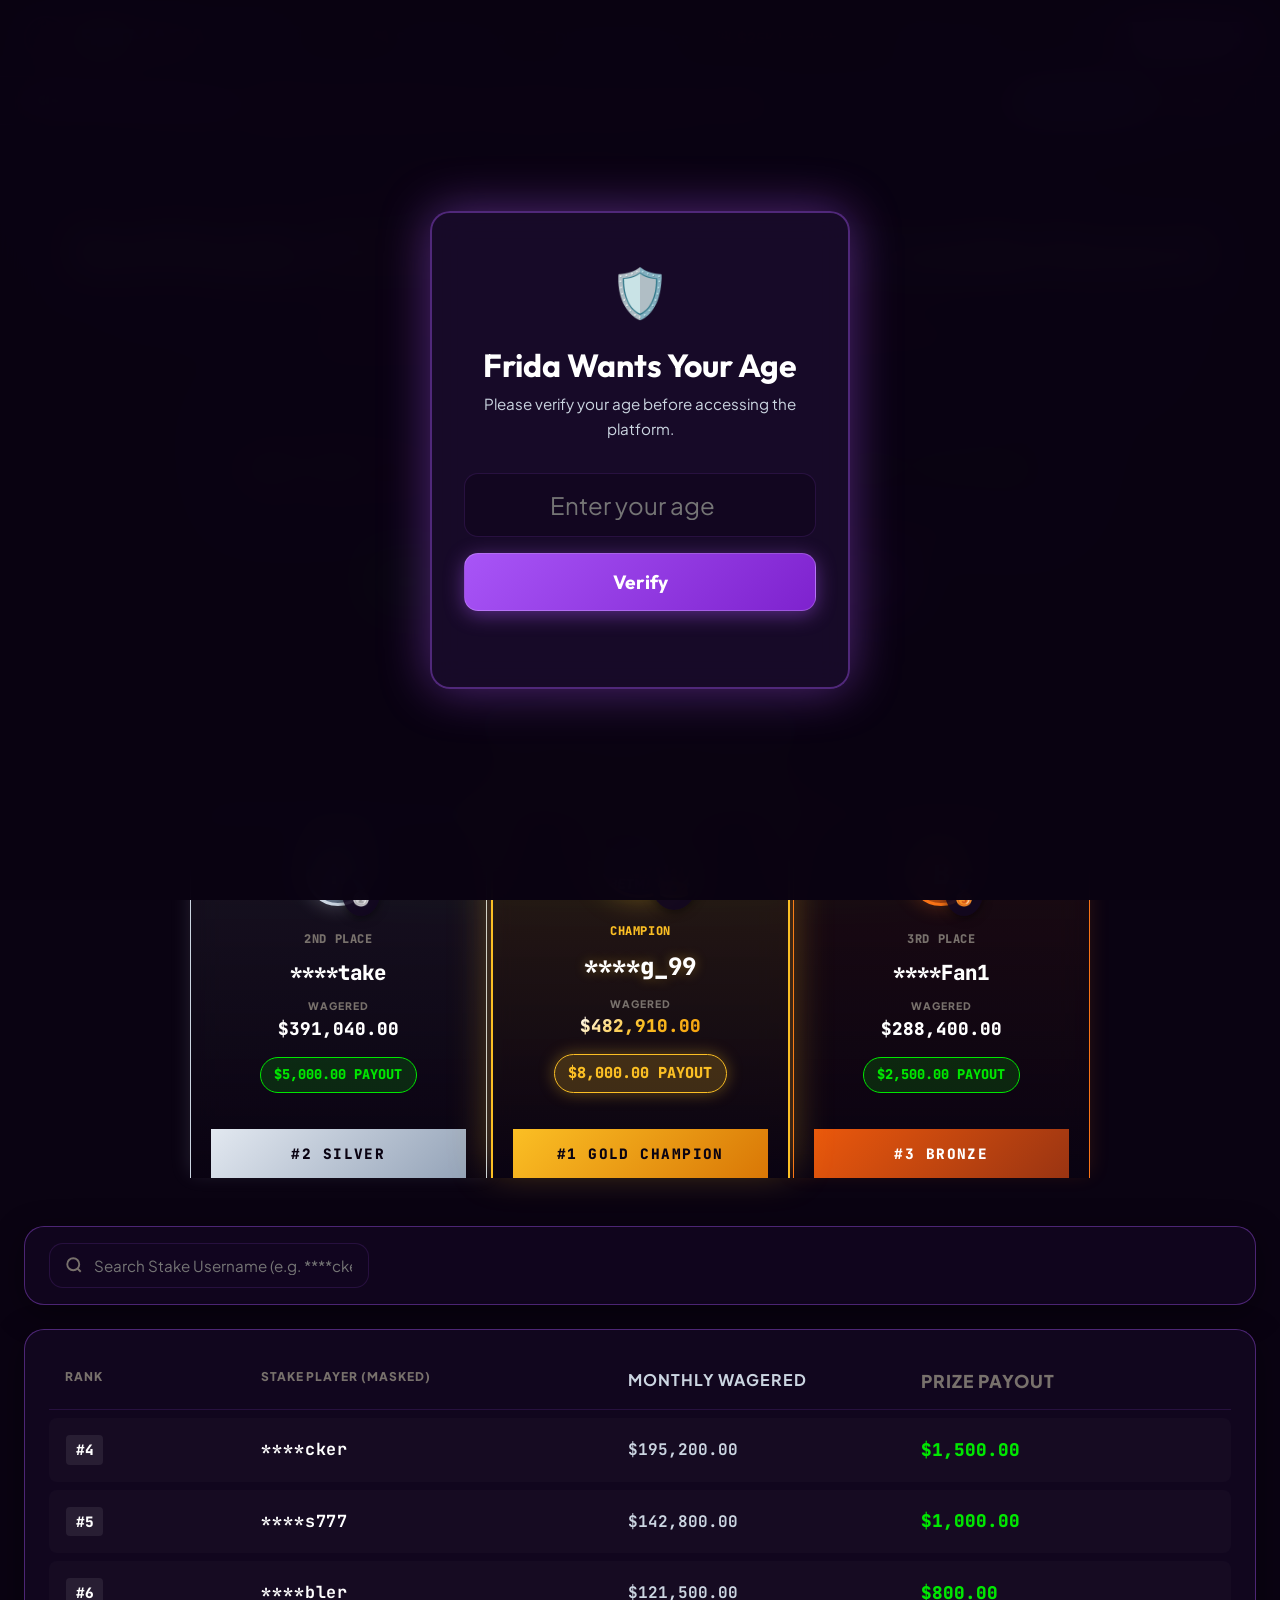
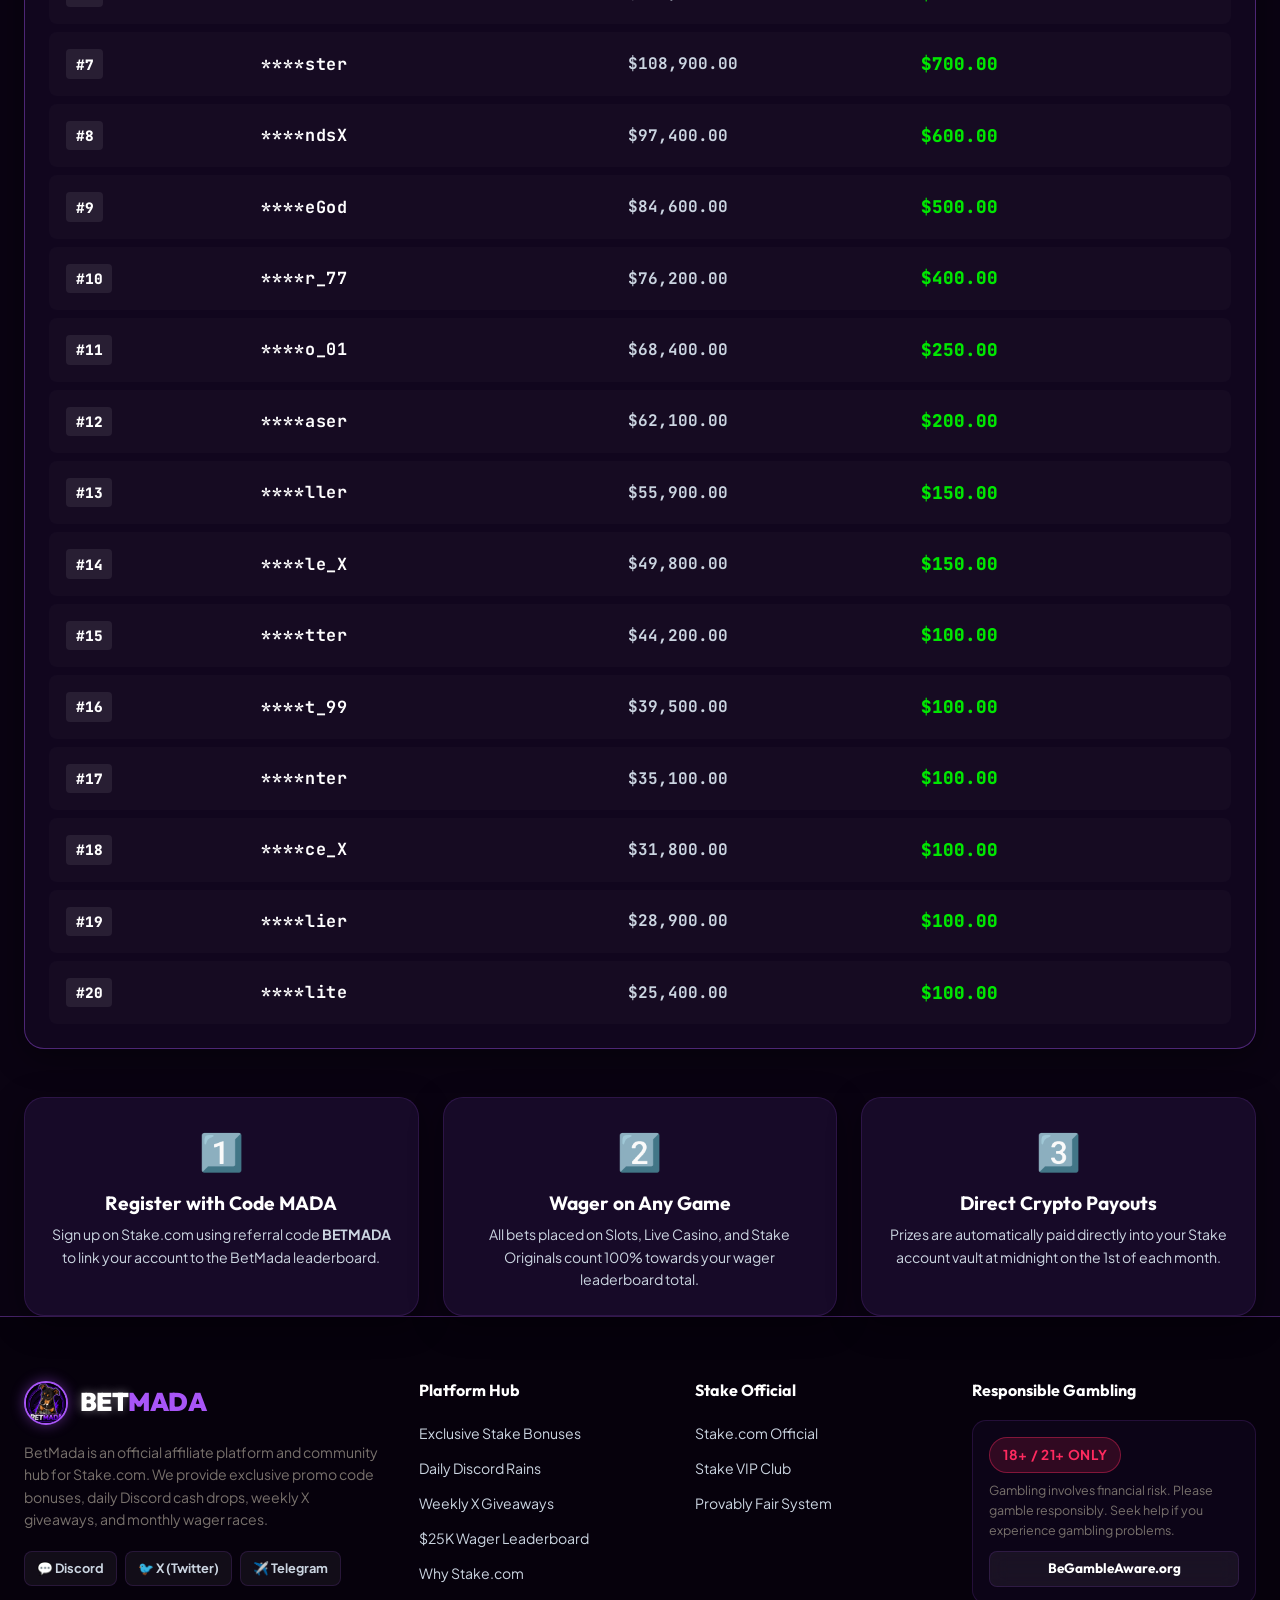
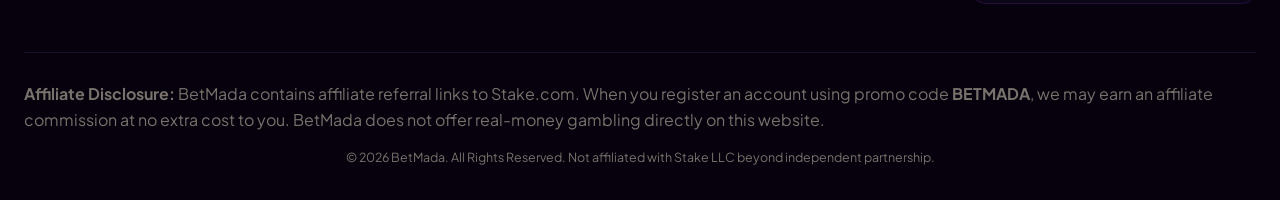
==== commit 78a41a67: "Implement Frida Age Gate verification and underage blocking" ====
--- a/leaderboard.html
+++ b/leaderboard.html
@@ -29,8 +29,10 @@
   <!-- Dedicated Leaderboard JavaScript Module -->
   <script type="module">
     import { LeaderboardPage } from './js/leaderboardPage.js';
+    import { AgeGate } from './js/ageGate.js';
     
     document.addEventListener('DOMContentLoaded', () => {
+      AgeGate.init();
       const root = document.getElementById('app');
       if (root) {
         root.innerHTML = LeaderboardPage.render();
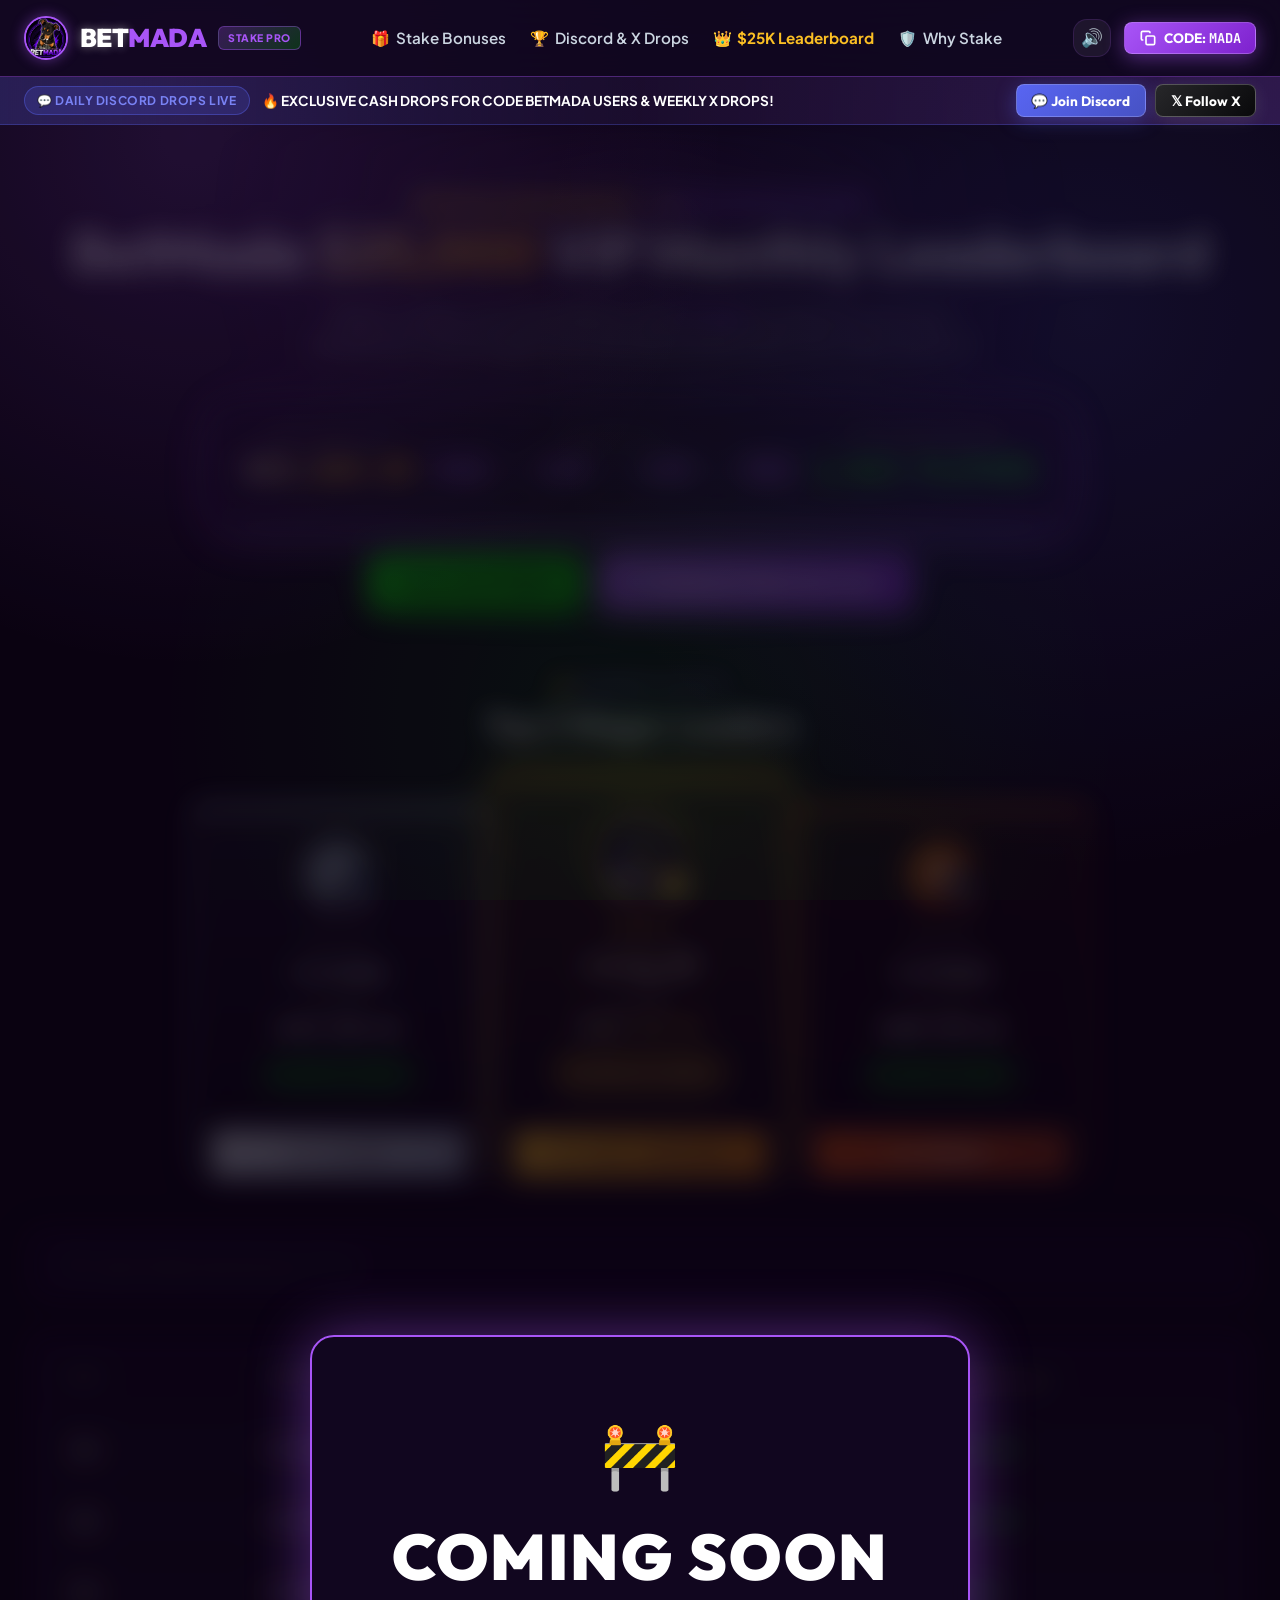
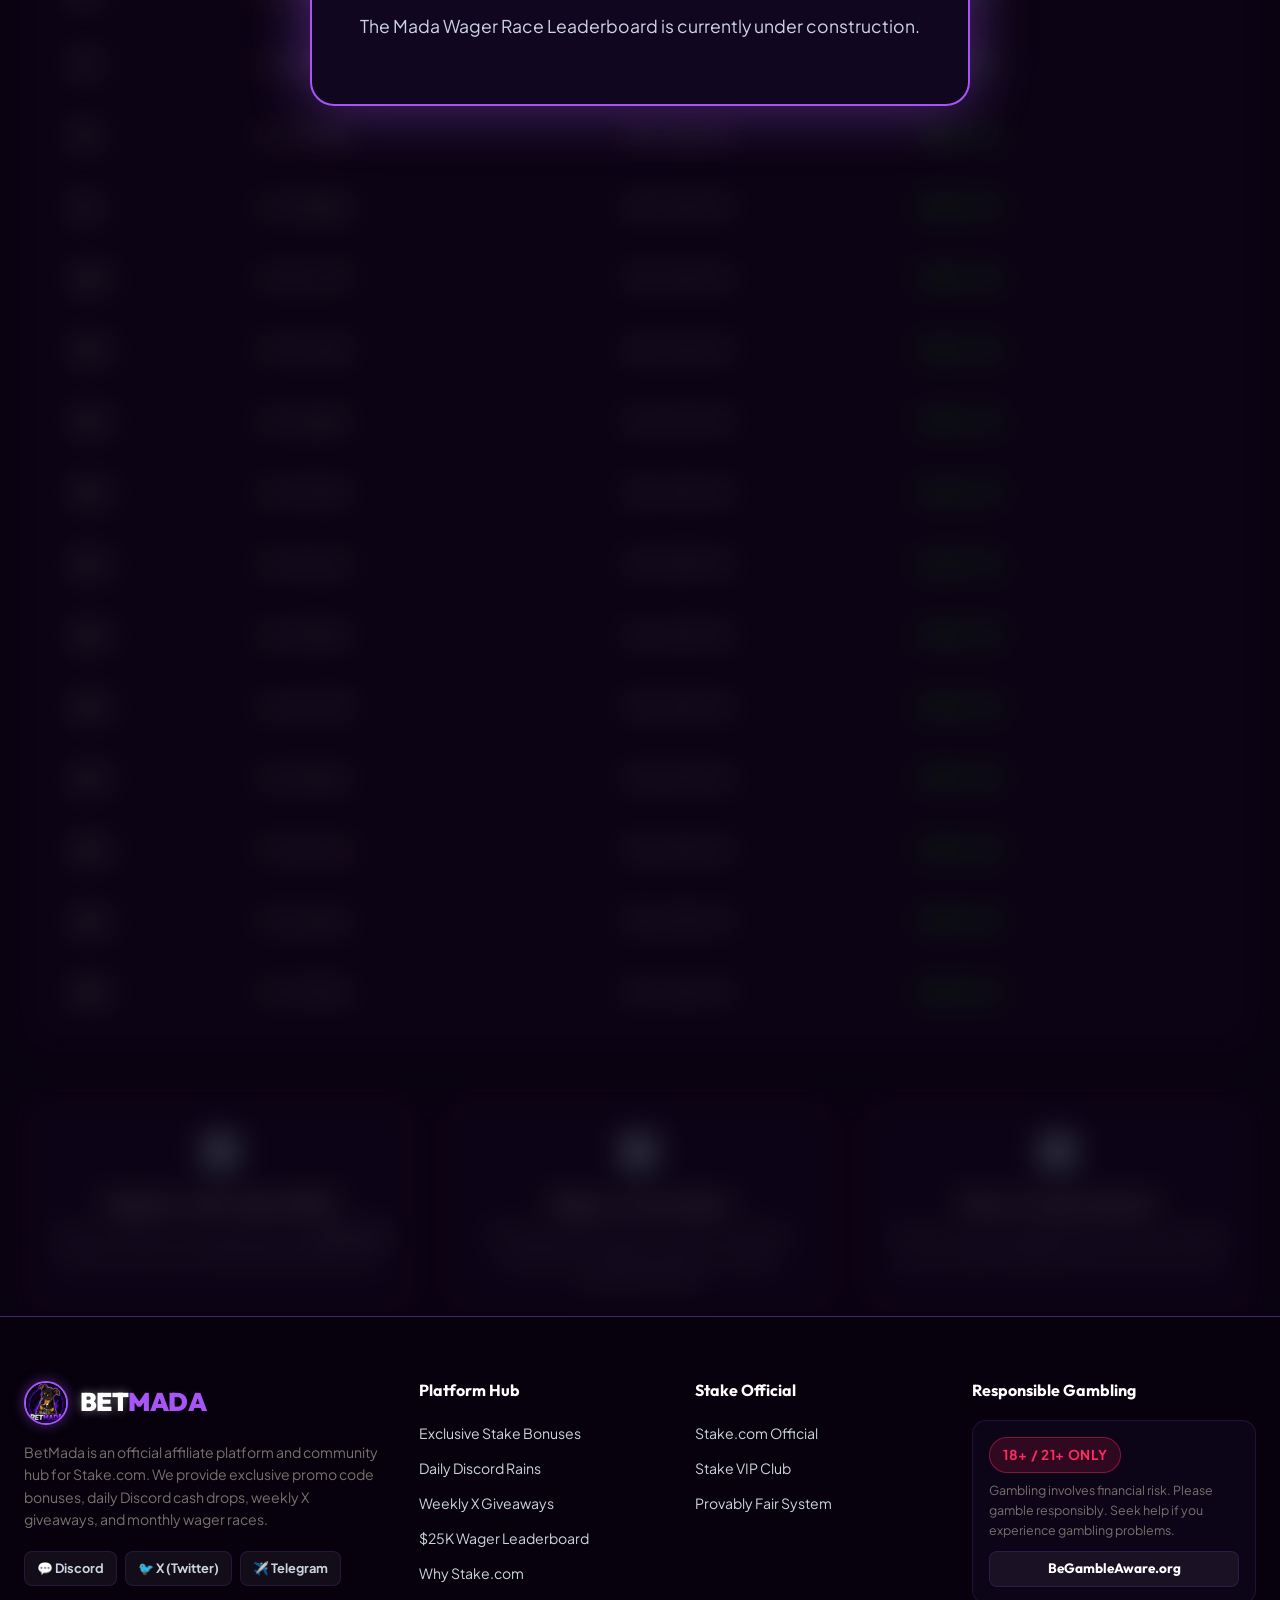
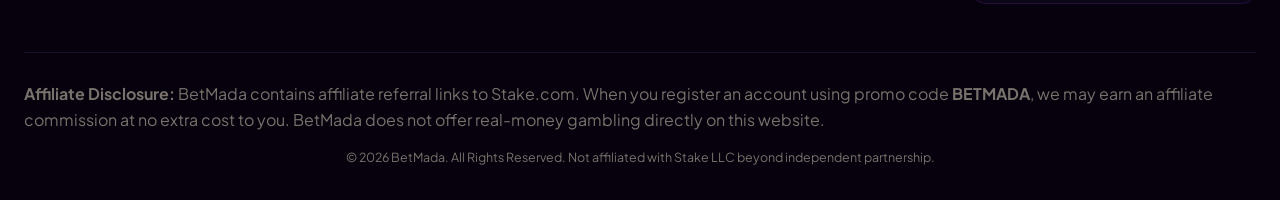
==== commit 115f3bed: "Remove age gate and add Coming Soon blur overlay to leaderboard" ====
--- a/leaderboard.html
+++ b/leaderboard.html
@@ -29,10 +29,8 @@
   <!-- Dedicated Leaderboard JavaScript Module -->
   <script type="module">
     import { LeaderboardPage } from './js/leaderboardPage.js';
-    import { AgeGate } from './js/ageGate.js';
     
     document.addEventListener('DOMContentLoaded', () => {
-      AgeGate.init();
       const root = document.getElementById('app');
       if (root) {
         root.innerHTML = LeaderboardPage.render();
